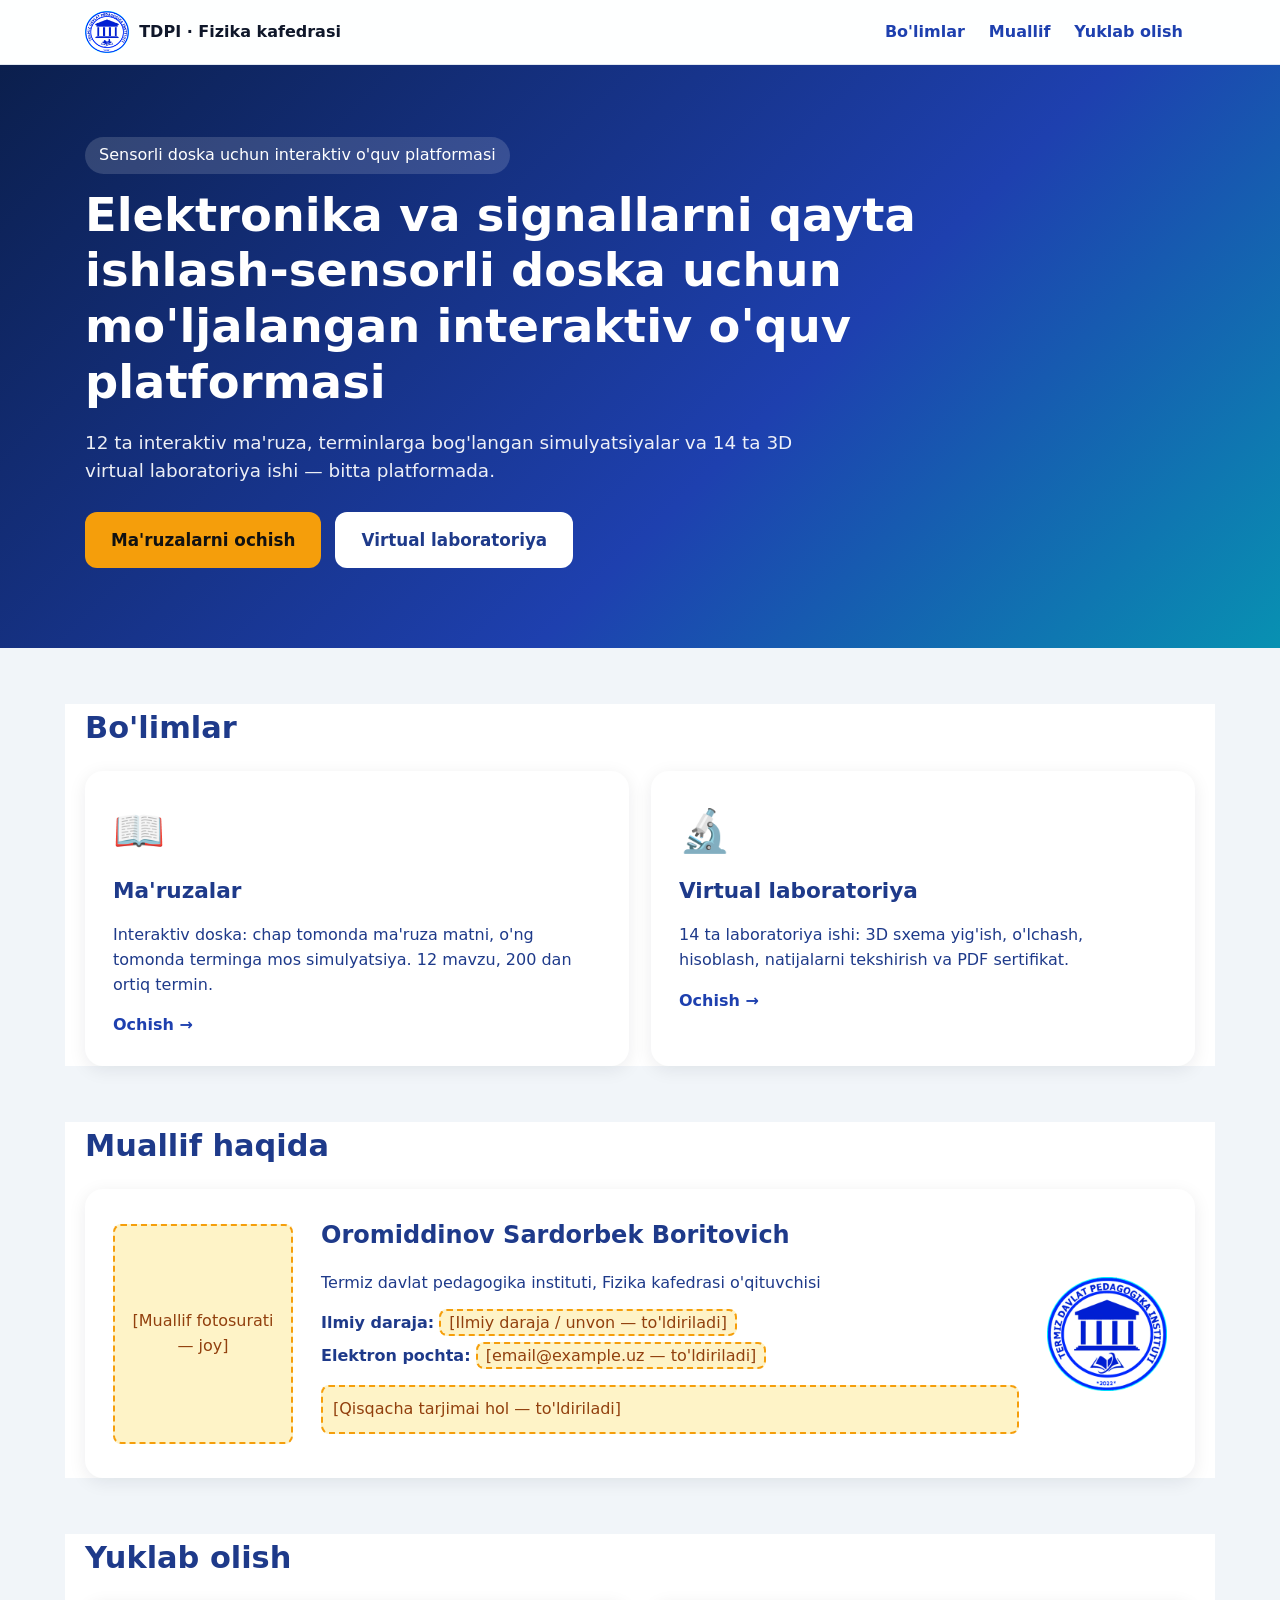
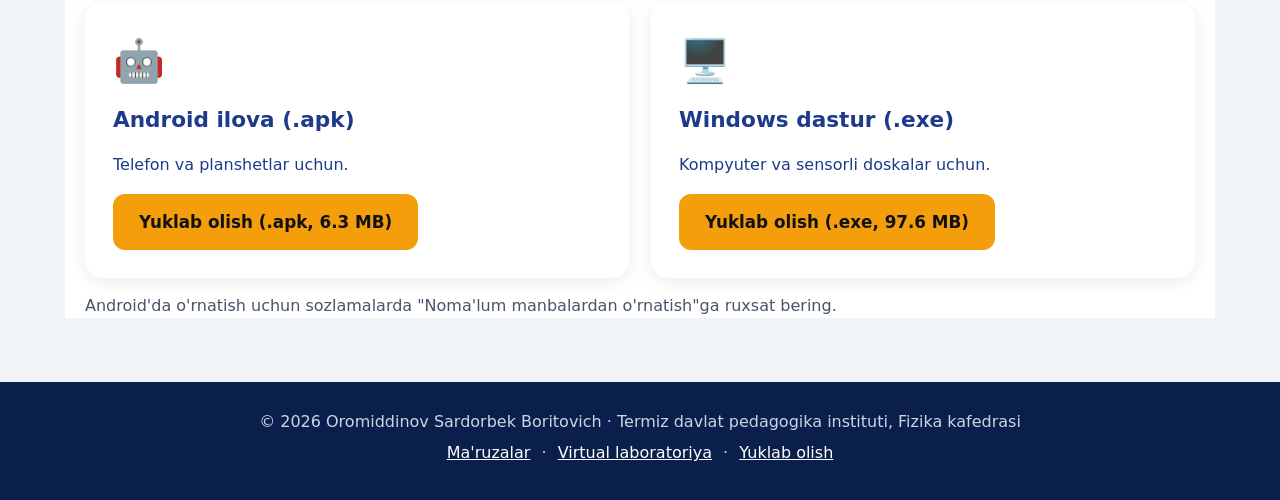
==== index.html @ c030bcb4 "Interaktiv o'quv platformasi: bosh sahifa, ma'ruzalar, virtual laboratoriya" ====
<!doctype html><html lang="uz"><head><meta charset="utf-8"><meta name="viewport" content="width=device-width,initial-scale=1">
<title>Elektronika va signallarni qayta ishlash-sensorli doska uchun mo'ljalangan interaktiv o'quv platformasi</title>
<meta name="description" content="Elektronika va signallarni qayta ishlash fani bo'yicha interaktiv ma'ruzalar, 3D virtual laboratoriya va ilovalar. Muallif: Oromiddinov Sardorbek Boritovich, TDPI.">
<link rel="icon" href="assets/emblem.png"><link rel="stylesheet" href="assets/style.css"></head><body>
<header class="top"><div class="wrap nav"><a class="brand" href="#"><img src="assets/emblem.png" alt="TDPI gerbi"><span>TDPI · Fizika kafedrasi</span></a>
<nav><a href="#bolimlar">Bo'limlar</a><a href="#muallif">Muallif</a><a href="#yuklab">Yuklab olish</a></nav></div></header>
<section class="hero"><div class="wrap">
<p class="tag">Sensorli doska uchun interaktiv o'quv platformasi</p>
<h1>Elektronika va signallarni qayta ishlash-sensorli doska uchun mo'ljalangan interaktiv o'quv platformasi</h1>
<p class="lead">12 ta interaktiv ma'ruza, terminlarga bog'langan simulyatsiyalar va 14 ta 3D virtual laboratoriya ishi — bitta platformada.</p>
<div class="btns"><a class="btn pri" href="maruza/">Ma'ruzalarni ochish</a><a class="btn sec" href="laboratoriya/">Virtual laboratoriya</a></div>
</div></section>
<section id="bolimlar" class="wrap sec"><h2>Bo'limlar</h2><div class="cards">
<a class="card" href="maruza/"><div class="ic">📖</div><h3>Ma'ruzalar</h3><p>Interaktiv doska: chap tomonda ma'ruza matni, o'ng tomonda terminga mos simulyatsiya. 12 mavzu, 200 dan ortiq termin.</p><span class="go">Ochish →</span></a>
<a class="card" href="laboratoriya/"><div class="ic">🔬</div><h3>Virtual laboratoriya</h3><p>14 ta laboratoriya ishi: 3D sxema yig'ish, o'lchash, hisoblash, natijalarni tekshirish va PDF sertifikat.</p><span class="go">Ochish →</span></a>
</div></section>
<section id="muallif" class="wrap sec"><h2>Muallif haqida</h2><div class="author">
<div class="photo ph" title="[FOTO]">[Muallif fotosurati — joy]</div>
<div><h3>Oromiddinov Sardorbek Boritovich</h3>
<p>Termiz davlat pedagogika instituti, Fizika kafedrasi o'qituvchisi</p>
<ul class="meta"><li><b>Ilmiy daraja:</b> <span class="ph">[Ilmiy daraja / unvon — to'ldiriladi]</span></li>
<li><b>Elektron pochta:</b> <span class="ph">[email@example.uz — to'ldiriladi]</span></li></ul>
<p class="ph">[Qisqacha tarjimai hol — to'ldiriladi]</p></div>
<img class="emb" src="assets/emblem.png" alt="Termiz davlat pedagogika instituti gerbi"></div></section>
<section id="yuklab" class="wrap sec"><h2>Yuklab olish</h2><div class="cards">
<div class="card"><div class="ic">🤖</div><h3>Android ilova (.apk)</h3><p>Telefon va planshetlar uchun.</p><a class="btn pri" href="https://github.com/Univershteyn/elektronika-platforma/releases/latest/download/elektronika-platforma.apk">Yuklab olish (.apk, 6.3 MB)</a></div>
<div class="card"><div class="ic">🖥️</div><h3>Windows dastur (.exe)</h3><p>Kompyuter va sensorli doskalar uchun.</p><a class="btn pri" href="https://github.com/Univershteyn/elektronika-platforma/releases/latest/download/elektronika-platforma.exe">Yuklab olish (.exe, 97.6 MB)</a></div>
</div><p class="note">Android'da o'rnatish uchun sozlamalarda "Noma'lum manbalardan o'rnatish"ga ruxsat bering.</p></section>
<footer><div class="wrap">© 2026 Oromiddinov Sardorbek Boritovich · Termiz davlat pedagogika instituti, Fizika kafedrasi<br><a href="maruza/">Ma'ruzalar</a> · <a href="laboratoriya/">Virtual laboratoriya</a> · <a href="#yuklab">Yuklab olish</a></div></footer>
</body></html>
---- assets/style.css ----
*{box-sizing:border-box}html{scroll-behavior:smooth}body{margin:0;font-family:system-ui,"Segoe UI",Roboto,sans-serif;color:#0f172a;background:#f1f5f9;line-height:1.55}
.wrap{max-width:1150px;margin:0 auto;padding:0 20px}a{color:inherit}
.top{position:sticky;top:0;z-index:5;background:rgba(255,255,255,.92);backdrop-filter:blur(8px);border-bottom:1px solid #e2e8f0}
.nav{display:flex;justify-content:space-between;align-items:center;min-height:64px;gap:10px;flex-wrap:wrap}
.brand{display:flex;align-items:center;gap:10px;text-decoration:none;font-weight:700}.brand img{height:42px}
nav a{text-decoration:none;padding:12px 12px;font-weight:600;color:#1e40af}
.hero{background:linear-gradient(135deg,#0b1f4d,#1e40af 60%,#0891b2);color:#fff;padding:72px 0 80px}
.tag{display:inline-block;background:rgba(255,255,255,.15);padding:6px 14px;border-radius:999px;margin:0 0 14px}
.hero h1{font-size:clamp(1.6rem,4vw,2.9rem);line-height:1.2;margin:0 0 16px;max-width:950px}.lead{font-size:1.15rem;max-width:760px;opacity:.92}
.btns{display:flex;gap:14px;flex-wrap:wrap;margin-top:26px}
.btn{display:inline-block;min-height:52px;padding:15px 26px;border-radius:12px;font-weight:700;text-decoration:none;font-size:1.05rem}
.pri{background:#f59e0b;color:#111}.sec{background:#fff;color:#1e3a8a}.btn:active{transform:scale(.97)}
.sec h2,section.sec>h2{font-size:1.9rem;margin:56px 0 20px}
.cards{display:grid;grid-template-columns:repeat(auto-fit,minmax(280px,1fr));gap:22px}
.card{display:block;background:#fff;border-radius:18px;padding:28px;text-decoration:none;box-shadow:0 4px 18px rgba(15,23,42,.08);transition:transform .15s}
a.card:hover{transform:translateY(-4px)}.ic{font-size:2.6rem}.card h3{margin:10px 0 6px;font-size:1.35rem}.go{color:#1e40af;font-weight:700}
.author{display:grid;grid-template-columns:180px 1fr 120px;gap:28px;align-items:center;background:#fff;border-radius:18px;padding:28px;box-shadow:0 4px 18px rgba(15,23,42,.08)}
.author h3{margin:0 0 4px;font-size:1.5rem}.photo{width:180px;height:220px;border-radius:14px;display:flex;align-items:center;justify-content:center;text-align:center;padding:10px}
.ph{background:#fef3c7;border:2px dashed #f59e0b;color:#92400e;border-radius:8px;padding:2px 8px}p.ph{padding:10px}
.meta{list-style:none;padding:0}.meta li{margin:8px 0}.emb{width:120px}
.note{color:#475569}footer{margin-top:64px;background:#0b1f4d;color:#cbd5e1;padding:28px 0;text-align:center}footer a{color:#fff;padding:6px;display:inline-block}
@media(max-width:760px){.author{grid-template-columns:1fr;justify-items:center;text-align:center}.emb{width:90px}nav a{padding:10px 8px}.brand span{font-size:.9rem}}
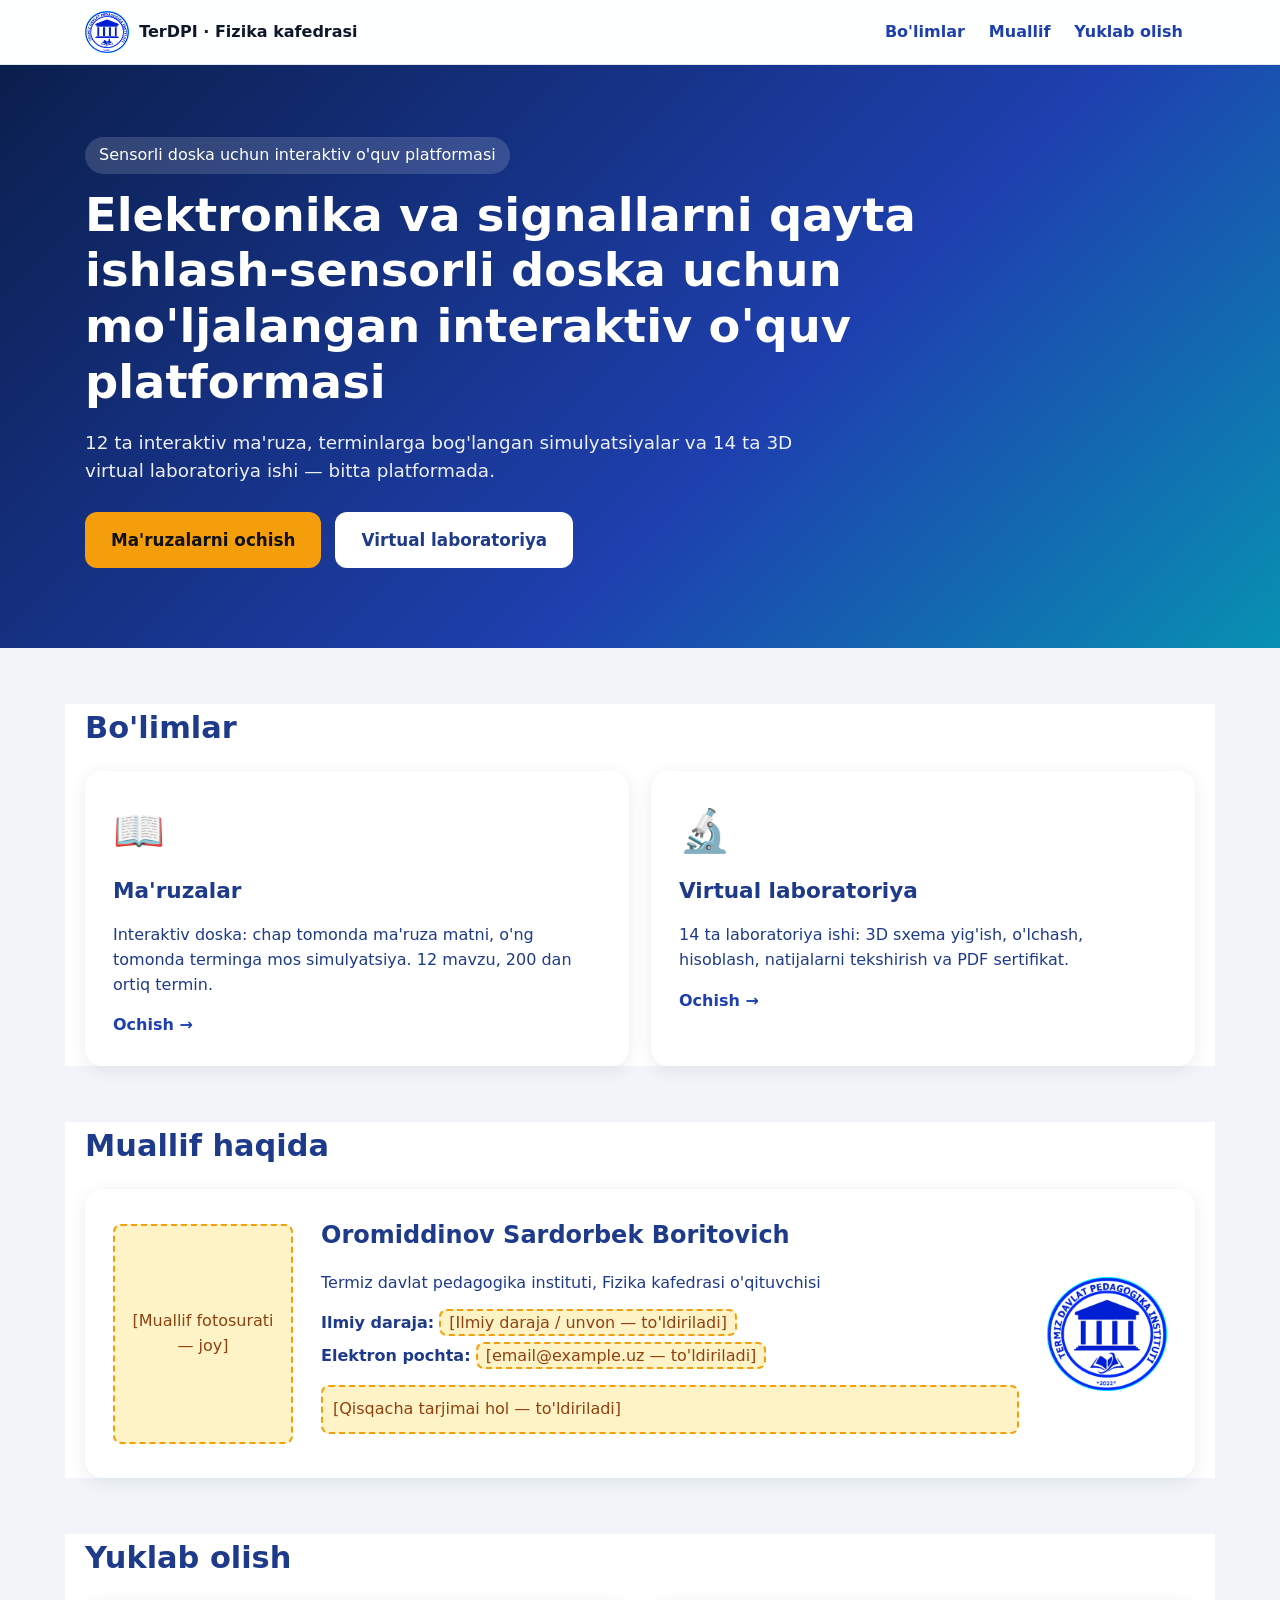
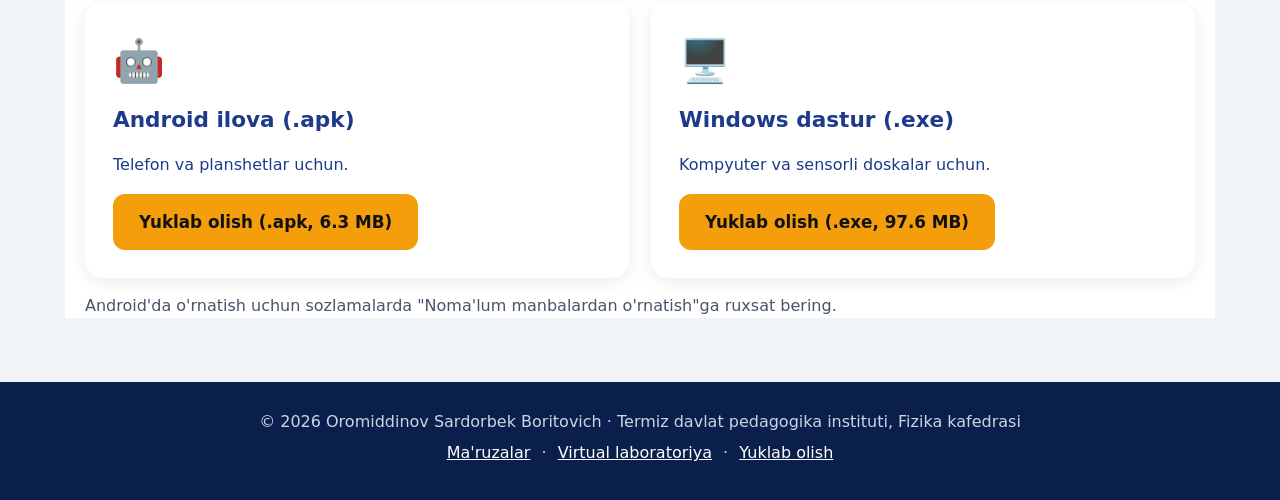
==== commit 89df416c: "TDPI -> TerDPI" ====
--- a/index.html
+++ b/index.html
@@ -1,8 +1,8 @@
 <!doctype html><html lang="uz"><head><meta charset="utf-8"><meta name="viewport" content="width=device-width,initial-scale=1">
 <title>Elektronika va signallarni qayta ishlash-sensorli doska uchun mo'ljalangan interaktiv o'quv platformasi</title>
-<meta name="description" content="Elektronika va signallarni qayta ishlash fani bo'yicha interaktiv ma'ruzalar, 3D virtual laboratoriya va ilovalar. Muallif: Oromiddinov Sardorbek Boritovich, TDPI.">
+<meta name="description" content="Elektronika va signallarni qayta ishlash fani bo'yicha interaktiv ma'ruzalar, 3D virtual laboratoriya va ilovalar. Muallif: Oromiddinov Sardorbek Boritovich, TerDPI.">
 <link rel="icon" href="assets/emblem.png"><link rel="stylesheet" href="assets/style.css"></head><body>
-<header class="top"><div class="wrap nav"><a class="brand" href="#"><img src="assets/emblem.png" alt="TDPI gerbi"><span>TDPI · Fizika kafedrasi</span></a>
+<header class="top"><div class="wrap nav"><a class="brand" href="#"><img src="assets/emblem.png" alt="TerDPI gerbi"><span>TerDPI · Fizika kafedrasi</span></a>
 <nav><a href="#bolimlar">Bo'limlar</a><a href="#muallif">Muallif</a><a href="#yuklab">Yuklab olish</a></nav></div></header>
 <section class="hero"><div class="wrap">
 <p class="tag">Sensorli doska uchun interaktiv o'quv platformasi</p>
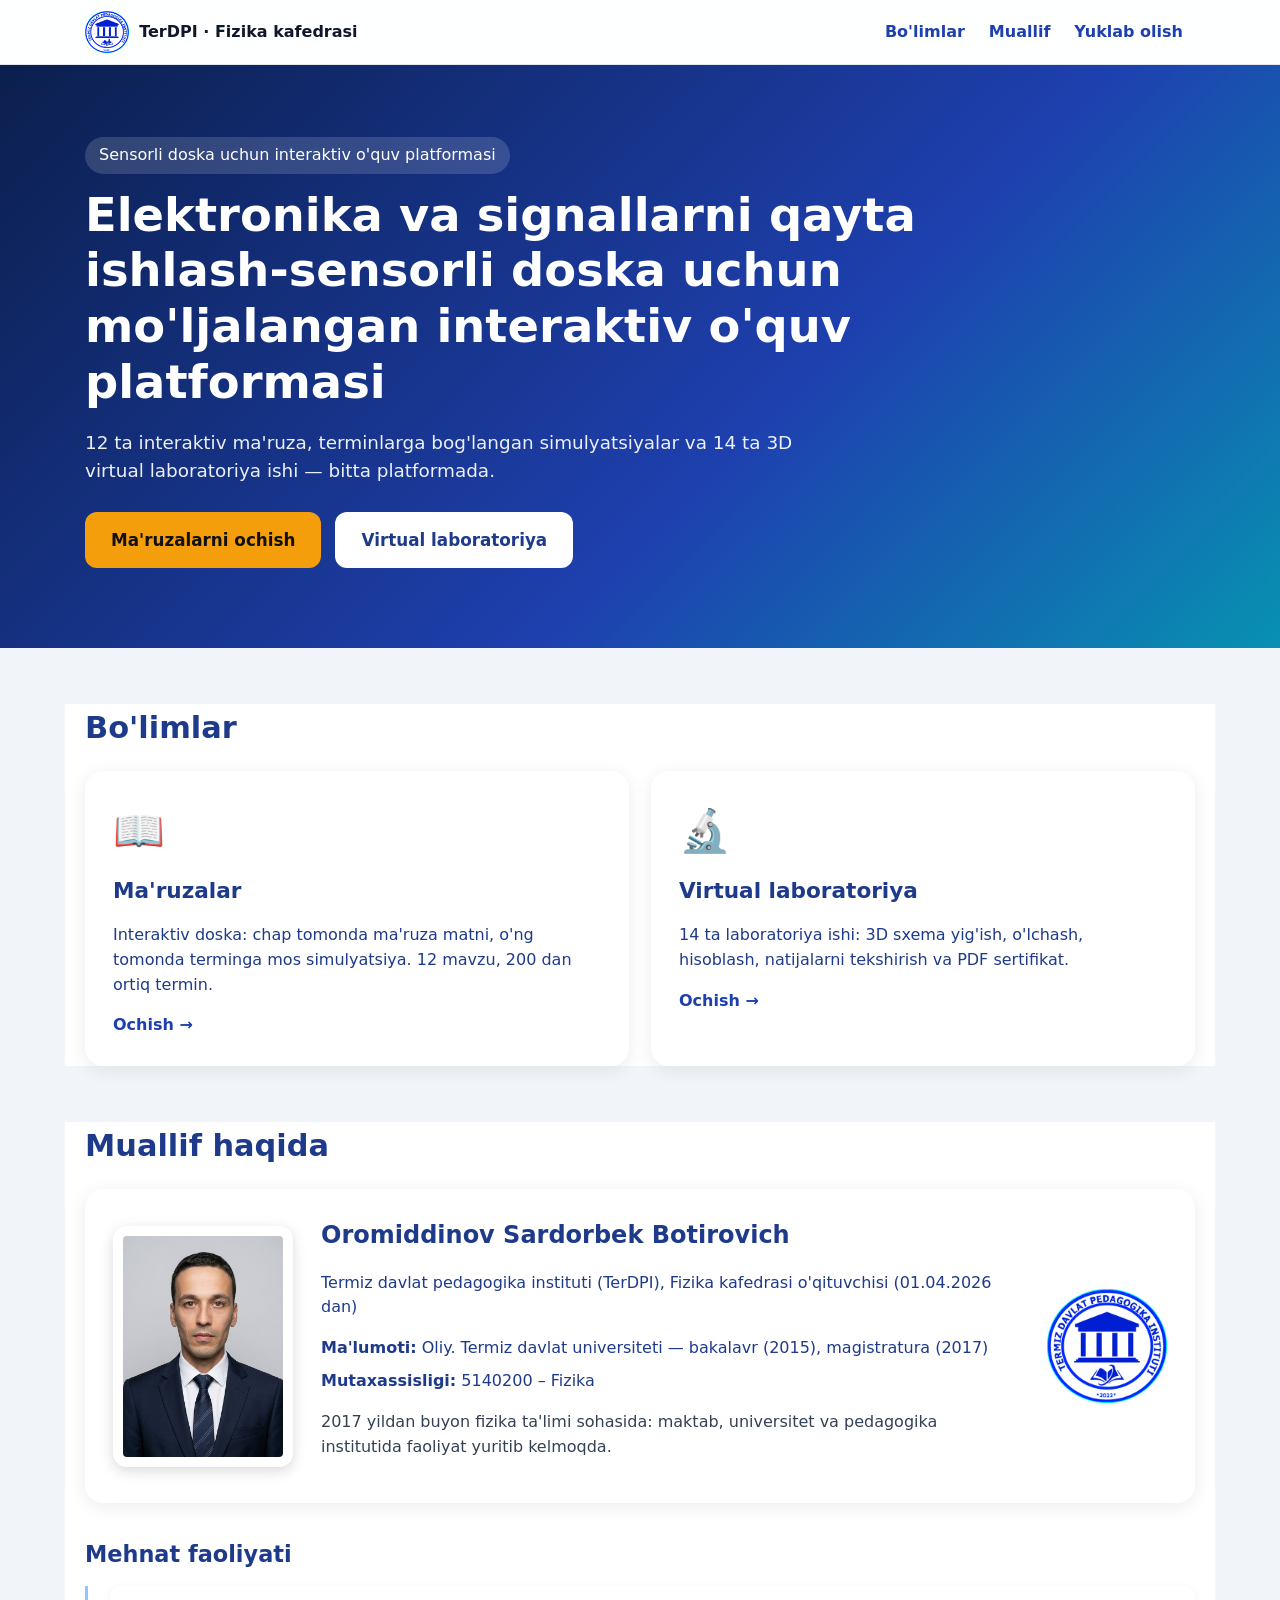
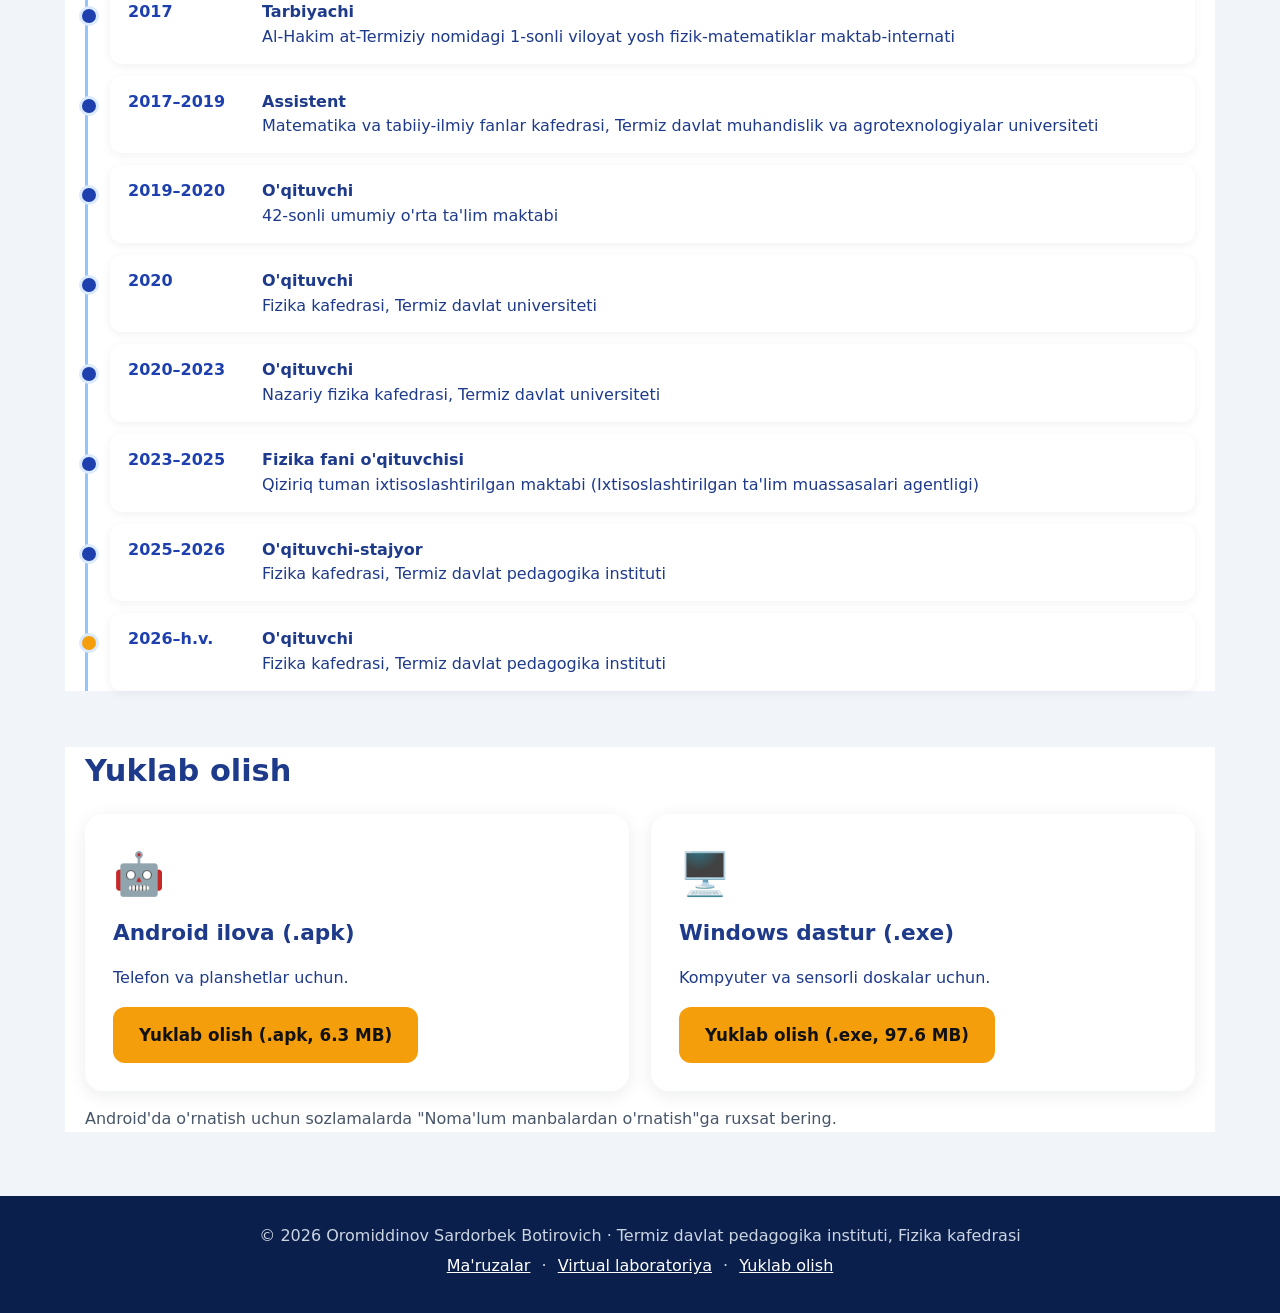
==== commit fa74a5ea: "Muallif bo'limi: rasm, ma'lumot va mehnat faoliyati; Botirovich" ====
--- a/index.html
+++ b/index.html
@@ -1,6 +1,6 @@
 <!doctype html><html lang="uz"><head><meta charset="utf-8"><meta name="viewport" content="width=device-width,initial-scale=1">
 <title>Elektronika va signallarni qayta ishlash-sensorli doska uchun mo'ljalangan interaktiv o'quv platformasi</title>
-<meta name="description" content="Elektronika va signallarni qayta ishlash fani bo'yicha interaktiv ma'ruzalar, 3D virtual laboratoriya va ilovalar. Muallif: Oromiddinov Sardorbek Boritovich, TerDPI.">
+<meta name="description" content="Elektronika va signallarni qayta ishlash fani bo'yicha interaktiv ma'ruzalar, 3D virtual laboratoriya va ilovalar. Muallif: Oromiddinov Sardorbek Botirovich, TerDPI.">
 <link rel="icon" href="assets/emblem.png"><link rel="stylesheet" href="assets/style.css"></head><body>
 <header class="top"><div class="wrap nav"><a class="brand" href="#"><img src="assets/emblem.png" alt="TerDPI gerbi"><span>TerDPI · Fizika kafedrasi</span></a>
 <nav><a href="#bolimlar">Bo'limlar</a><a href="#muallif">Muallif</a><a href="#yuklab">Yuklab olish</a></nav></div></header>
@@ -15,16 +15,17 @@
 <a class="card" href="laboratoriya/"><div class="ic">🔬</div><h3>Virtual laboratoriya</h3><p>14 ta laboratoriya ishi: 3D sxema yig'ish, o'lchash, hisoblash, natijalarni tekshirish va PDF sertifikat.</p><span class="go">Ochish →</span></a>
 </div></section>
 <section id="muallif" class="wrap sec"><h2>Muallif haqida</h2><div class="author">
-<div class="photo ph" title="[FOTO]">[Muallif fotosurati — joy]</div>
-<div><h3>Oromiddinov Sardorbek Boritovich</h3>
-<p>Termiz davlat pedagogika instituti, Fizika kafedrasi o'qituvchisi</p>
-<ul class="meta"><li><b>Ilmiy daraja:</b> <span class="ph">[Ilmiy daraja / unvon — to'ldiriladi]</span></li>
-<li><b>Elektron pochta:</b> <span class="ph">[email@example.uz — to'ldiriladi]</span></li></ul>
-<p class="ph">[Qisqacha tarjimai hol — to'ldiriladi]</p></div>
-<img class="emb" src="assets/emblem.png" alt="Termiz davlat pedagogika instituti gerbi"></div></section>
+<img class="photo" src="assets/muallif.jpg" alt="Oromiddinov Sardorbek Botirovich" width="600" height="803" loading="lazy">
+<div><h3>Oromiddinov Sardorbek Botirovich</h3>
+<p>Termiz davlat pedagogika instituti (TerDPI), Fizika kafedrasi o'qituvchisi (01.04.2026 dan)</p>
+<ul class="meta"><li><b>Ma'lumoti:</b> Oliy. Termiz davlat universiteti — bakalavr (2015), magistratura (2017)</li>
+<li><b>Mutaxassisligi:</b> 5140200 – Fizika</li></ul>
+<p class="sum">2017 yildan buyon fizika ta'limi sohasida: maktab, universitet va pedagogika institutida faoliyat yuritib kelmoqda.</p></div>
+<img class="emb" src="assets/emblem.png" alt="Termiz davlat pedagogika instituti gerbi"></div>
+<h3 class="tlh">Mehnat faoliyati</h3><ol class="tl"><li><span class="yr">2017</span><div><b>Tarbiyachi</b><br>Al-Hakim at-Termiziy nomidagi 1-sonli viloyat yosh fizik-matematiklar maktab-internati</div></li><li><span class="yr">2017–2019</span><div><b>Assistent</b><br>Matematika va tabiiy-ilmiy fanlar kafedrasi, Termiz davlat muhandislik va agrotexnologiyalar universiteti</div></li><li><span class="yr">2019–2020</span><div><b>O'qituvchi</b><br>42-sonli umumiy o'rta ta'lim maktabi</div></li><li><span class="yr">2020</span><div><b>O'qituvchi</b><br>Fizika kafedrasi, Termiz davlat universiteti</div></li><li><span class="yr">2020–2023</span><div><b>O'qituvchi</b><br>Nazariy fizika kafedrasi, Termiz davlat universiteti</div></li><li><span class="yr">2023–2025</span><div><b>Fizika fani o'qituvchisi</b><br>Qiziriq tuman ixtisoslashtirilgan maktabi (Ixtisoslashtirilgan ta'lim muassasalari agentligi)</div></li><li><span class="yr">2025–2026</span><div><b>O'qituvchi-stajyor</b><br>Fizika kafedrasi, Termiz davlat pedagogika instituti</div></li><li class="now"><span class="yr">2026–h.v.</span><div><b>O'qituvchi</b><br>Fizika kafedrasi, Termiz davlat pedagogika instituti</div></li></ol></section>
 <section id="yuklab" class="wrap sec"><h2>Yuklab olish</h2><div class="cards">
 <div class="card"><div class="ic">🤖</div><h3>Android ilova (.apk)</h3><p>Telefon va planshetlar uchun.</p><a class="btn pri" href="https://github.com/Univershteyn/elektronika-platforma/releases/latest/download/elektronika-platforma.apk">Yuklab olish (.apk, 6.3 MB)</a></div>
 <div class="card"><div class="ic">🖥️</div><h3>Windows dastur (.exe)</h3><p>Kompyuter va sensorli doskalar uchun.</p><a class="btn pri" href="https://github.com/Univershteyn/elektronika-platforma/releases/latest/download/elektronika-platforma.exe">Yuklab olish (.exe, 97.6 MB)</a></div>
 </div><p class="note">Android'da o'rnatish uchun sozlamalarda "Noma'lum manbalardan o'rnatish"ga ruxsat bering.</p></section>
-<footer><div class="wrap">© 2026 Oromiddinov Sardorbek Boritovich · Termiz davlat pedagogika instituti, Fizika kafedrasi<br><a href="maruza/">Ma'ruzalar</a> · <a href="laboratoriya/">Virtual laboratoriya</a> · <a href="#yuklab">Yuklab olish</a></div></footer>
+<footer><div class="wrap">© 2026 Oromiddinov Sardorbek Botirovich · Termiz davlat pedagogika instituti, Fizika kafedrasi<br><a href="maruza/">Ma'ruzalar</a> · <a href="laboratoriya/">Virtual laboratoriya</a> · <a href="#yuklab">Yuklab olish</a></div></footer>
 </body></html>
--- a/assets/style.css
+++ b/assets/style.css
@@ -20,3 +20,11 @@
 .meta{list-style:none;padding:0}.meta li{margin:8px 0}.emb{width:120px}
 .note{color:#475569}footer{margin-top:64px;background:#0b1f4d;color:#cbd5e1;padding:28px 0;text-align:center}footer a{color:#fff;padding:6px;display:inline-block}
 @media(max-width:760px){.author{grid-template-columns:1fr;justify-items:center;text-align:center}.emb{width:90px}nav a{padding:10px 8px}.brand span{font-size:.9rem}}
+
+.author .photo{width:180px;height:auto;aspect-ratio:600/803;object-fit:cover;border-radius:14px;box-shadow:0 4px 14px rgba(0,0,0,.15)}
+.sum{color:#334155}.tlh{margin:34px 0 14px;font-size:1.4rem}
+.tl{list-style:none;margin:0;padding:0 0 0 22px;border-left:3px solid #93c5fd}
+.tl li{position:relative;display:grid;grid-template-columns:120px 1fr;gap:14px;background:#fff;border-radius:12px;padding:14px 18px;margin:0 0 12px;box-shadow:0 2px 10px rgba(15,23,42,.06)}
+.tl li::before{content:"";position:absolute;left:-31px;top:20px;width:14px;height:14px;border-radius:50%;background:#1e40af;border:3px solid #dbeafe}
+.tl li.now::before{background:#f59e0b}.yr{font-weight:700;color:#1e40af}
+@media(max-width:760px){.tl li{grid-template-columns:1fr;gap:4px}.author .photo{width:160px}}
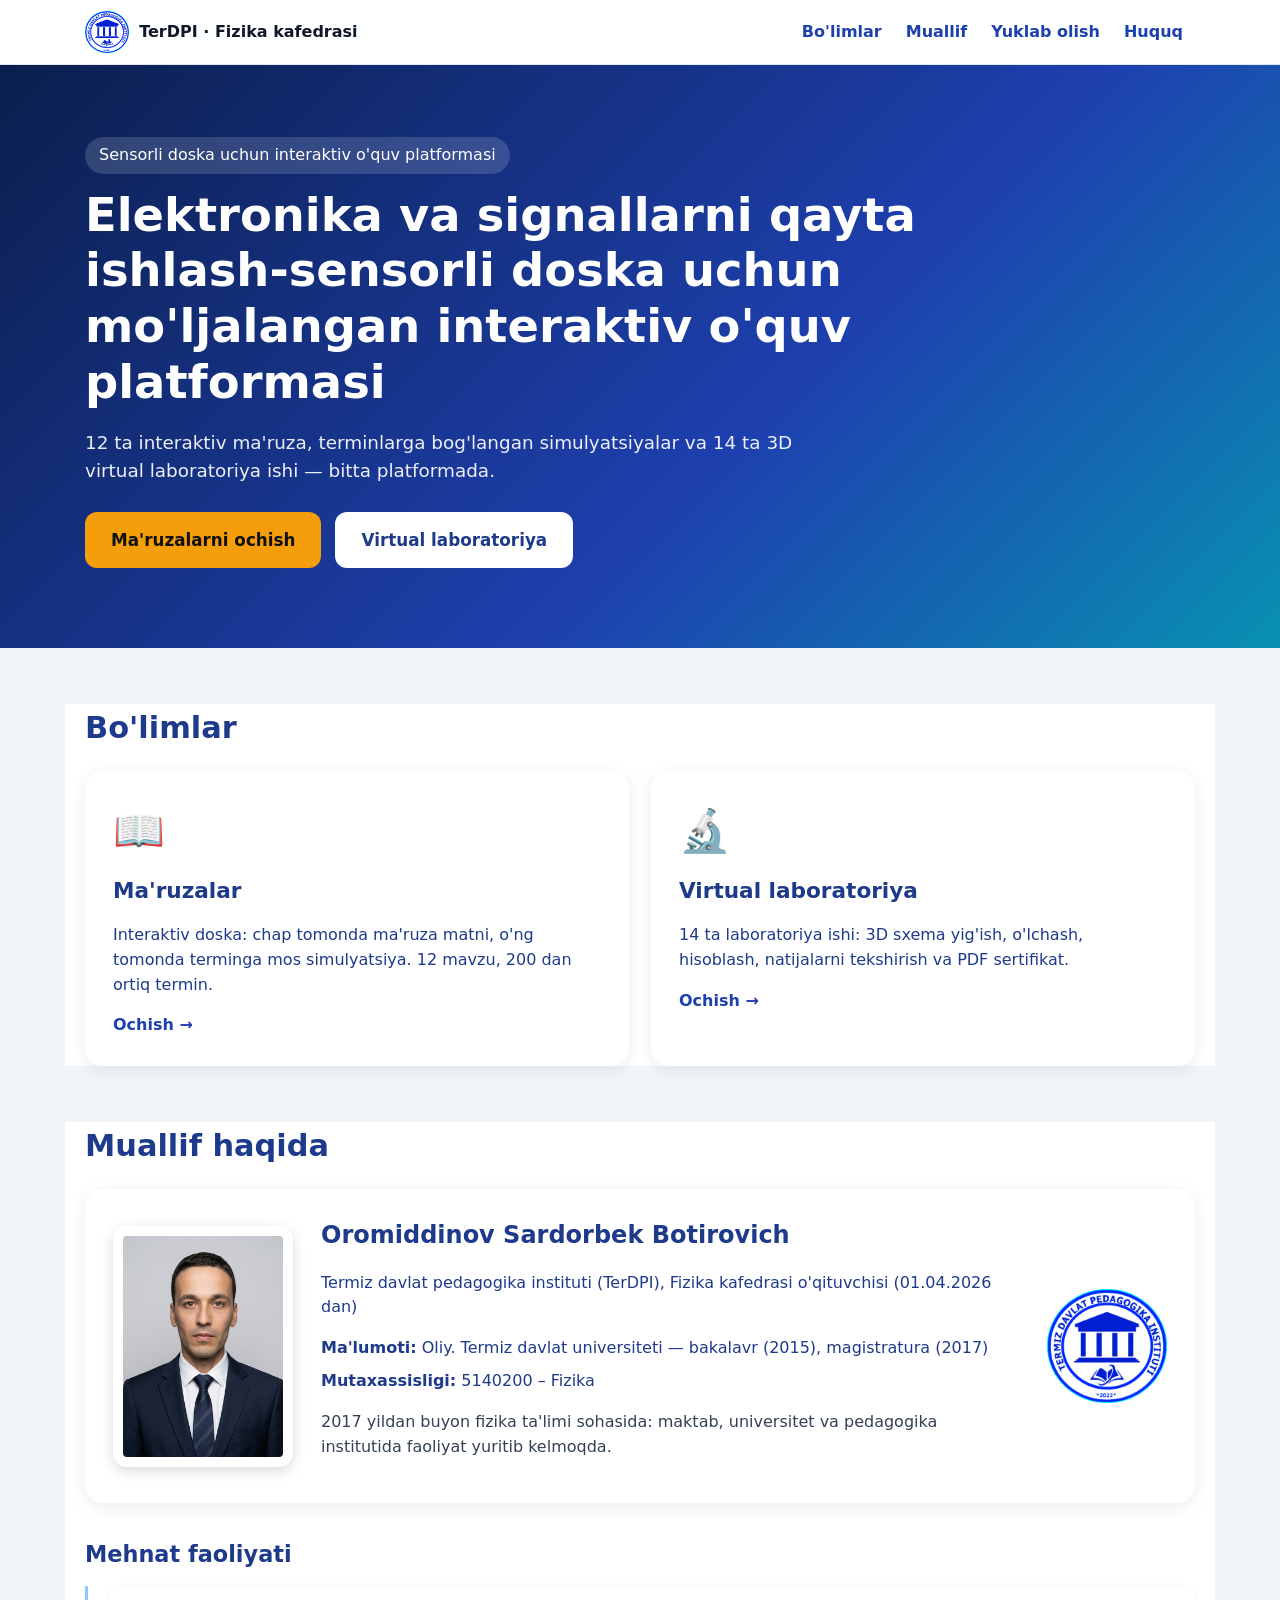
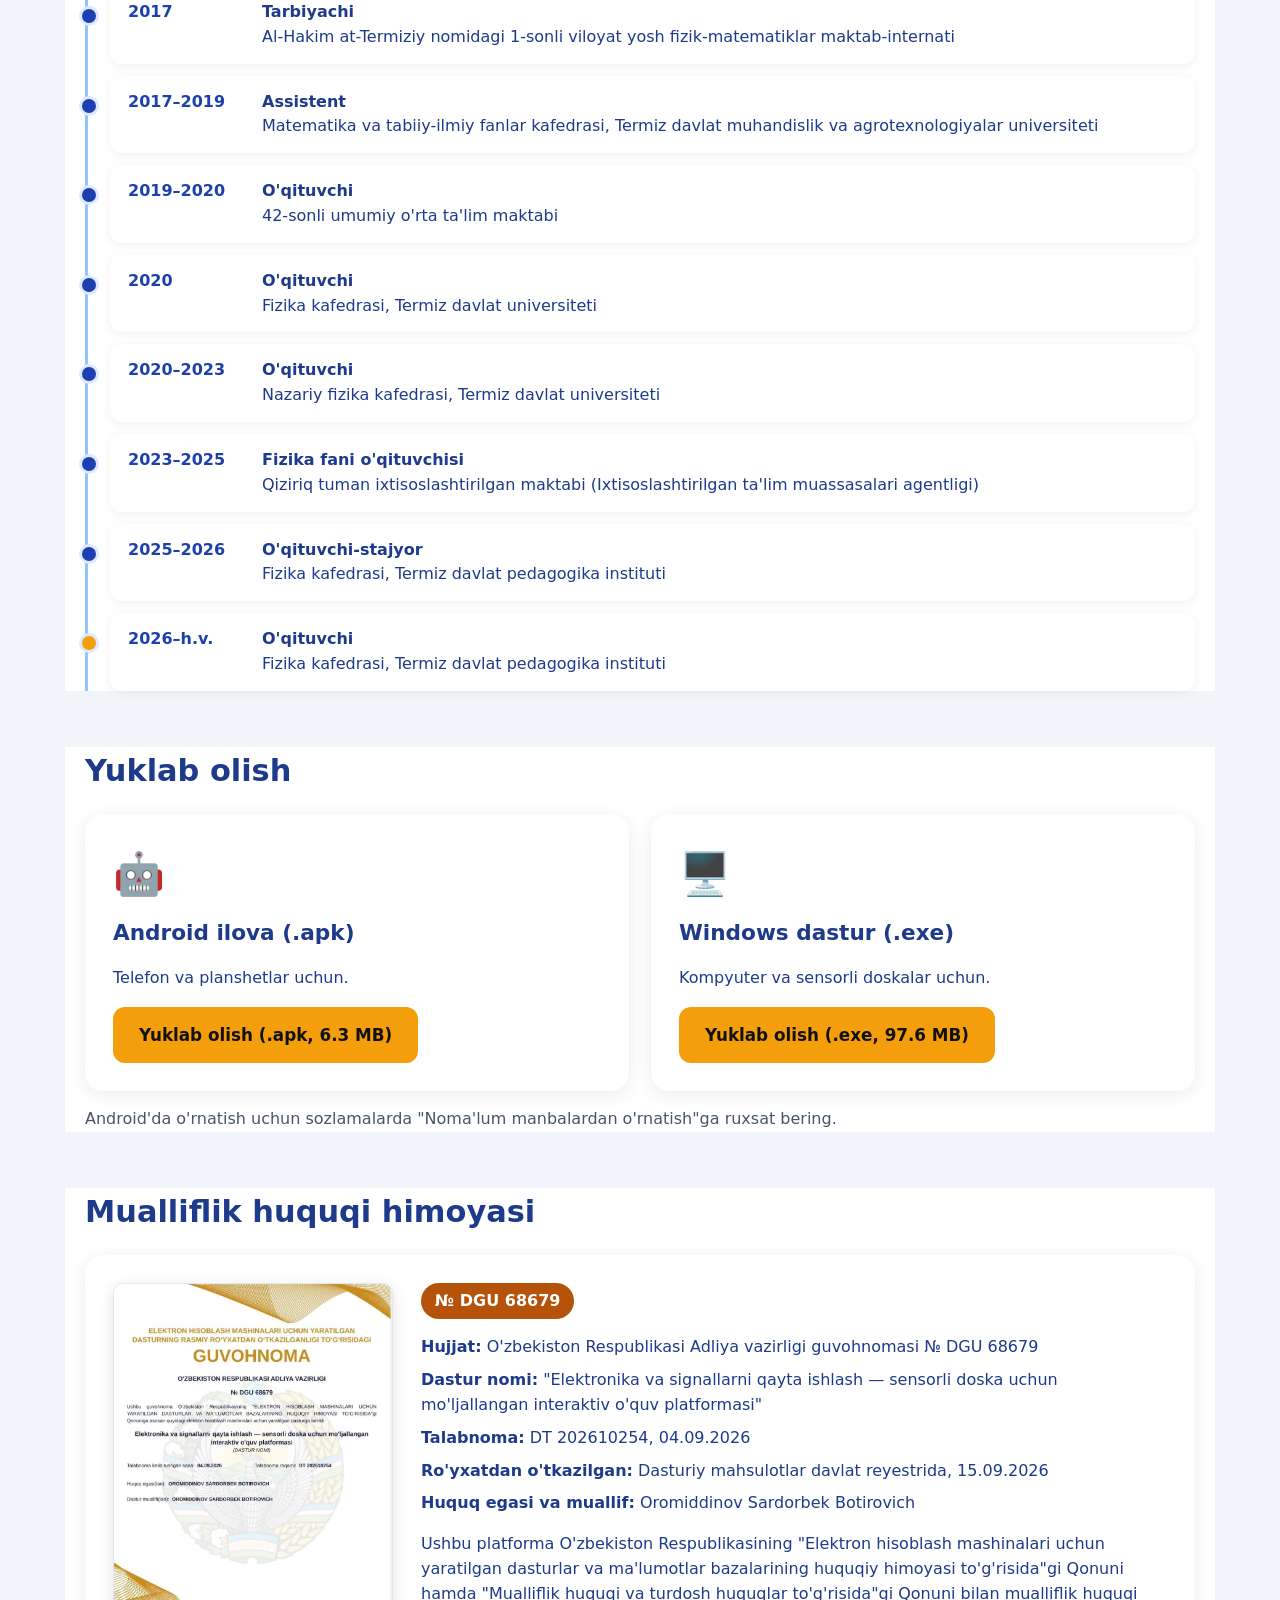
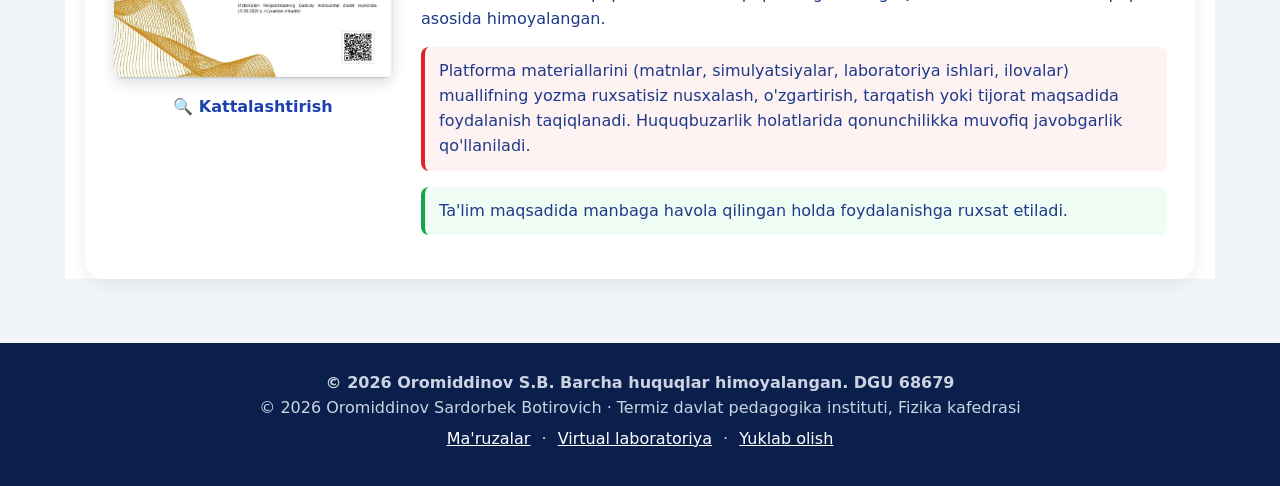
==== commit c3e07af9: "Mualliflik huquqi bo'limi (DGU 68679)" ====
--- a/index.html
+++ b/index.html
@@ -3,7 +3,7 @@
 <meta name="description" content="Elektronika va signallarni qayta ishlash fani bo'yicha interaktiv ma'ruzalar, 3D virtual laboratoriya va ilovalar. Muallif: Oromiddinov Sardorbek Botirovich, TerDPI.">
 <link rel="icon" href="assets/emblem.png"><link rel="stylesheet" href="assets/style.css"></head><body>
 <header class="top"><div class="wrap nav"><a class="brand" href="#"><img src="assets/emblem.png" alt="TerDPI gerbi"><span>TerDPI · Fizika kafedrasi</span></a>
-<nav><a href="#bolimlar">Bo'limlar</a><a href="#muallif">Muallif</a><a href="#yuklab">Yuklab olish</a></nav></div></header>
+<nav><a href="#bolimlar">Bo'limlar</a><a href="#muallif">Muallif</a><a href="#yuklab">Yuklab olish</a><a href="#huquq">Huquq</a></nav></div></header>
 <section class="hero"><div class="wrap">
 <p class="tag">Sensorli doska uchun interaktiv o'quv platformasi</p>
 <h1>Elektronika va signallarni qayta ishlash-sensorli doska uchun mo'ljalangan interaktiv o'quv platformasi</h1>
@@ -27,5 +27,17 @@
 <div class="card"><div class="ic">🤖</div><h3>Android ilova (.apk)</h3><p>Telefon va planshetlar uchun.</p><a class="btn pri" href="https://github.com/Univershteyn/elektronika-platforma/releases/latest/download/elektronika-platforma.apk">Yuklab olish (.apk, 6.3 MB)</a></div>
 <div class="card"><div class="ic">🖥️</div><h3>Windows dastur (.exe)</h3><p>Kompyuter va sensorli doskalar uchun.</p><a class="btn pri" href="https://github.com/Univershteyn/elektronika-platforma/releases/latest/download/elektronika-platforma.exe">Yuklab olish (.exe, 97.6 MB)</a></div>
 </div><p class="note">Android'da o'rnatish uchun sozlamalarda "Noma'lum manbalardan o'rnatish"ga ruxsat bering.</p></section>
-<footer><div class="wrap">© 2026 Oromiddinov Sardorbek Botirovich · Termiz davlat pedagogika instituti, Fizika kafedrasi<br><a href="maruza/">Ma'ruzalar</a> · <a href="laboratoriya/">Virtual laboratoriya</a> · <a href="#yuklab">Yuklab olish</a></div></footer>
+<section id="huquq" class="wrap sec"><h2>Mualliflik huquqi himoyasi</h2><div class="huquq">
+<a class="guv" href="assets/guvohnoma.jpg" target="_blank" rel="noopener" onclick="if(window.HTMLDialogElement){event.preventDefault();document.getElementById('lb').showModal()}"><img src="assets/guvohnoma.jpg" alt="Adliya vazirligi guvohnomasi № DGU 68679" loading="lazy"><span>🔍 Kattalashtirish</span></a>
+<div><p class="badge">№ DGU 68679</p>
+<ul class="meta"><li><b>Hujjat:</b> O'zbekiston Respublikasi Adliya vazirligi guvohnomasi № DGU 68679</li>
+<li><b>Dastur nomi:</b> "Elektronika va signallarni qayta ishlash — sensorli doska uchun mo'ljallangan interaktiv o'quv platformasi"</li>
+<li><b>Talabnoma:</b> DT 202610254, 04.09.2026</li>
+<li><b>Ro'yxatdan o'tkazilgan:</b> Dasturiy mahsulotlar davlat reyestrida, 15.09.2026</li>
+<li><b>Huquq egasi va muallif:</b> Oromiddinov Sardorbek Botirovich</li></ul>
+<p>Ushbu platforma O'zbekiston Respublikasining "Elektron hisoblash mashinalari uchun yaratilgan dasturlar va ma'lumotlar bazalarining huquqiy himoyasi to'g'risida"gi Qonuni hamda "Mualliflik huquqi va turdosh huquqlar to'g'risida"gi Qonuni bilan mualliflik huquqi asosida himoyalangan.</p>
+<p class="warn">Platforma materiallarini (matnlar, simulyatsiyalar, laboratoriya ishlari, ilovalar) muallifning yozma ruxsatisiz nusxalash, o'zgartirish, tarqatish yoki tijorat maqsadida foydalanish taqiqlanadi. Huquqbuzarlik holatlarida qonunchilikka muvofiq javobgarlik qo'llaniladi.</p>
+<p class="ok">Ta'lim maqsadida manbaga havola qilingan holda foydalanishga ruxsat etiladi.</p></div></div>
+<dialog id="lb" onclick="this.close()"><img src="assets/guvohnoma.jpg" alt="Guvohnoma № DGU 68679 (to'liq o'lcham)"><button type="button" aria-label="Yopish">✕</button></dialog></section>
+<footer><div class="wrap"><b>© 2026 Oromiddinov S.B. Barcha huquqlar himoyalangan. DGU 68679</b><br>© 2026 Oromiddinov Sardorbek Botirovich · Termiz davlat pedagogika instituti, Fizika kafedrasi<br><a href="maruza/">Ma'ruzalar</a> · <a href="laboratoriya/">Virtual laboratoriya</a> · <a href="#yuklab">Yuklab olish</a></div></footer>
 </body></html>
--- a/assets/style.css
+++ b/assets/style.css
@@ -28,3 +28,13 @@
 .tl li::before{content:"";position:absolute;left:-31px;top:20px;width:14px;height:14px;border-radius:50%;background:#1e40af;border:3px solid #dbeafe}
 .tl li.now::before{background:#f59e0b}.yr{font-weight:700;color:#1e40af}
 @media(max-width:760px){.tl li{grid-template-columns:1fr;gap:4px}.author .photo{width:160px}}
+section[id]{scroll-margin-top:72px}
+
+section{scroll-margin-top:72px}
+.huquq{display:grid;grid-template-columns:280px 1fr;gap:28px;background:#fff;border-radius:18px;padding:28px;box-shadow:0 4px 18px rgba(15,23,42,.08)}
+.guv{display:block;text-decoration:none;text-align:center;color:#1e40af;font-weight:700}.guv img{width:100%;border:1px solid #e2e8f0;border-radius:10px;box-shadow:0 4px 14px rgba(0,0,0,.12);margin-bottom:8px}
+.badge{display:inline-block;background:#b45309;color:#fff;font-weight:700;padding:6px 14px;border-radius:999px;margin:0}
+.warn{background:#fef2f2;border-left:4px solid #dc2626;padding:12px 14px;border-radius:8px}.ok{background:#f0fdf4;border-left:4px solid #16a34a;padding:12px 14px;border-radius:8px}
+dialog#lb{border:0;padding:0;background:transparent;max-width:96vw;max-height:96vh}dialog#lb::backdrop{background:rgba(0,0,0,.8)}
+dialog#lb img{max-width:96vw;max-height:94vh;display:block}dialog#lb button{position:absolute;top:8px;right:8px;width:48px;height:48px;border-radius:50%;border:0;font-size:22px;cursor:pointer}
+@media(max-width:760px){.huquq{grid-template-columns:1fr}.guv{max-width:260px;margin:0 auto}}
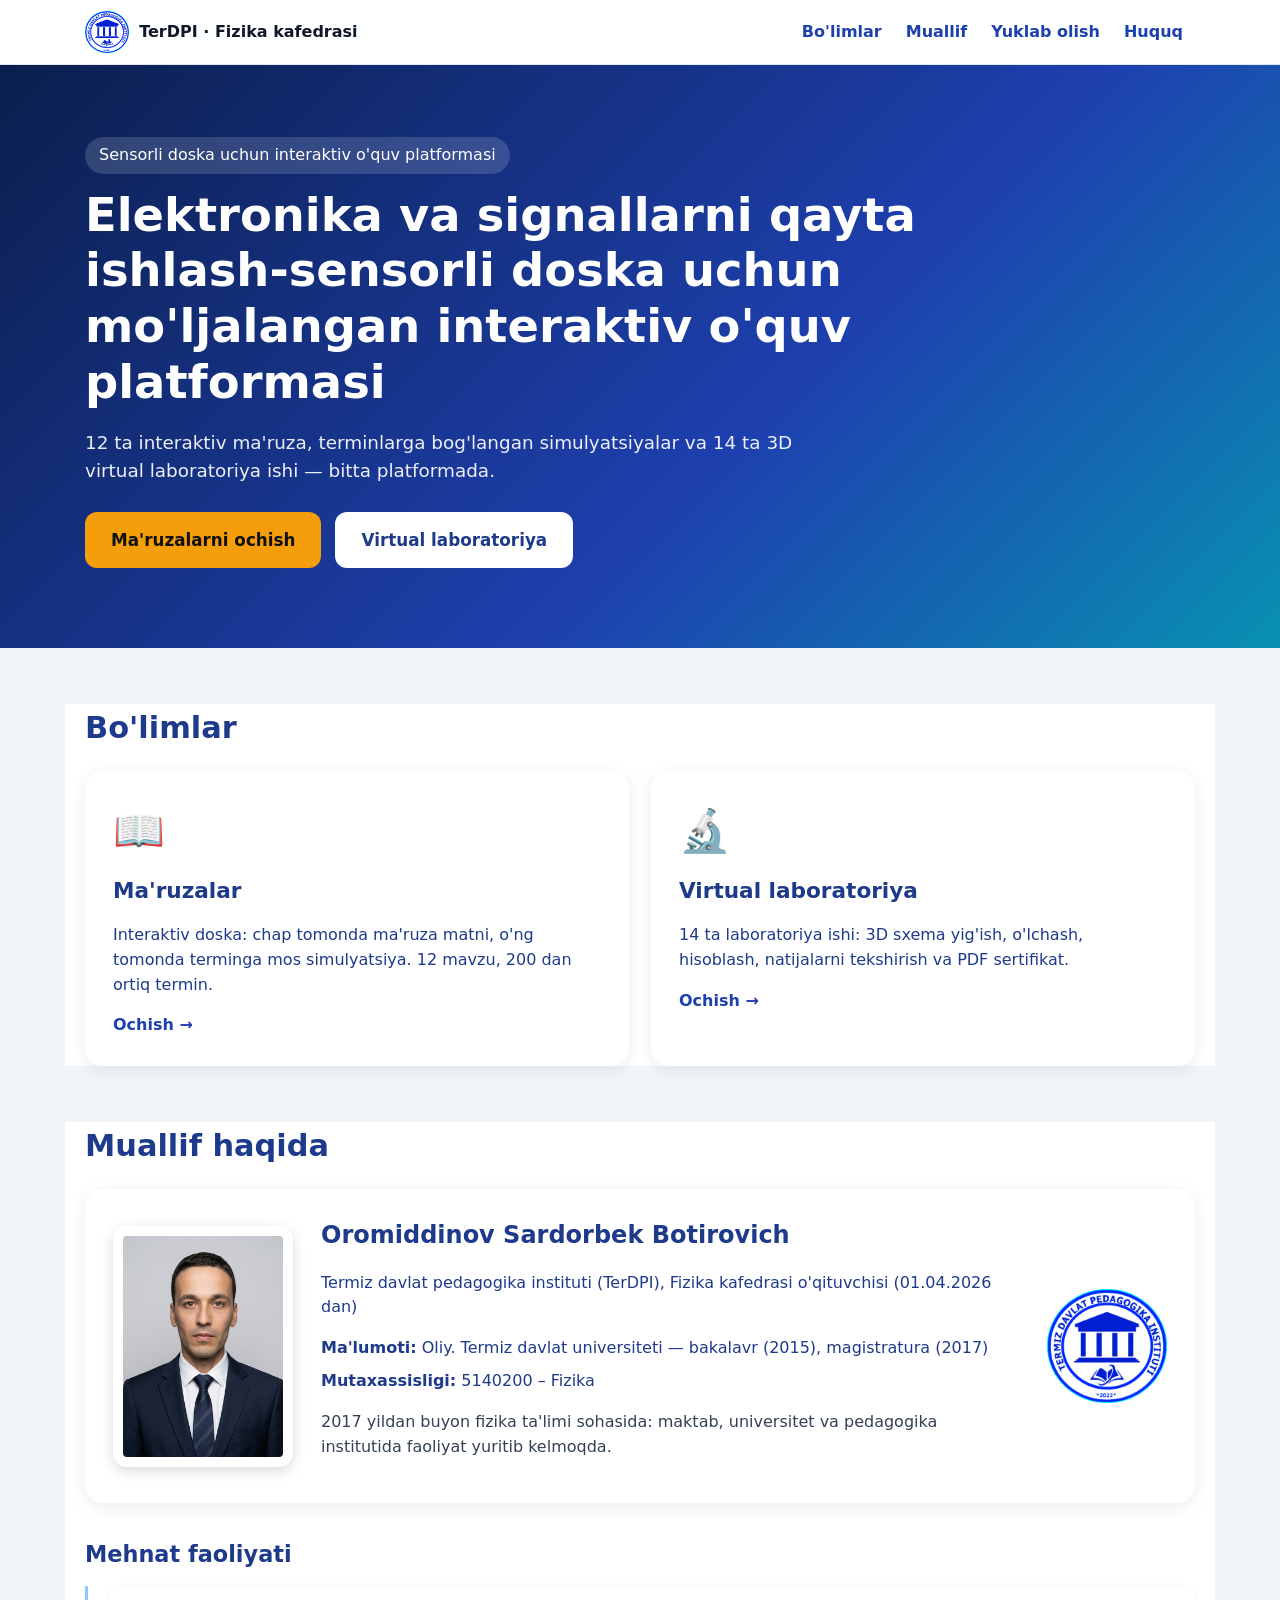
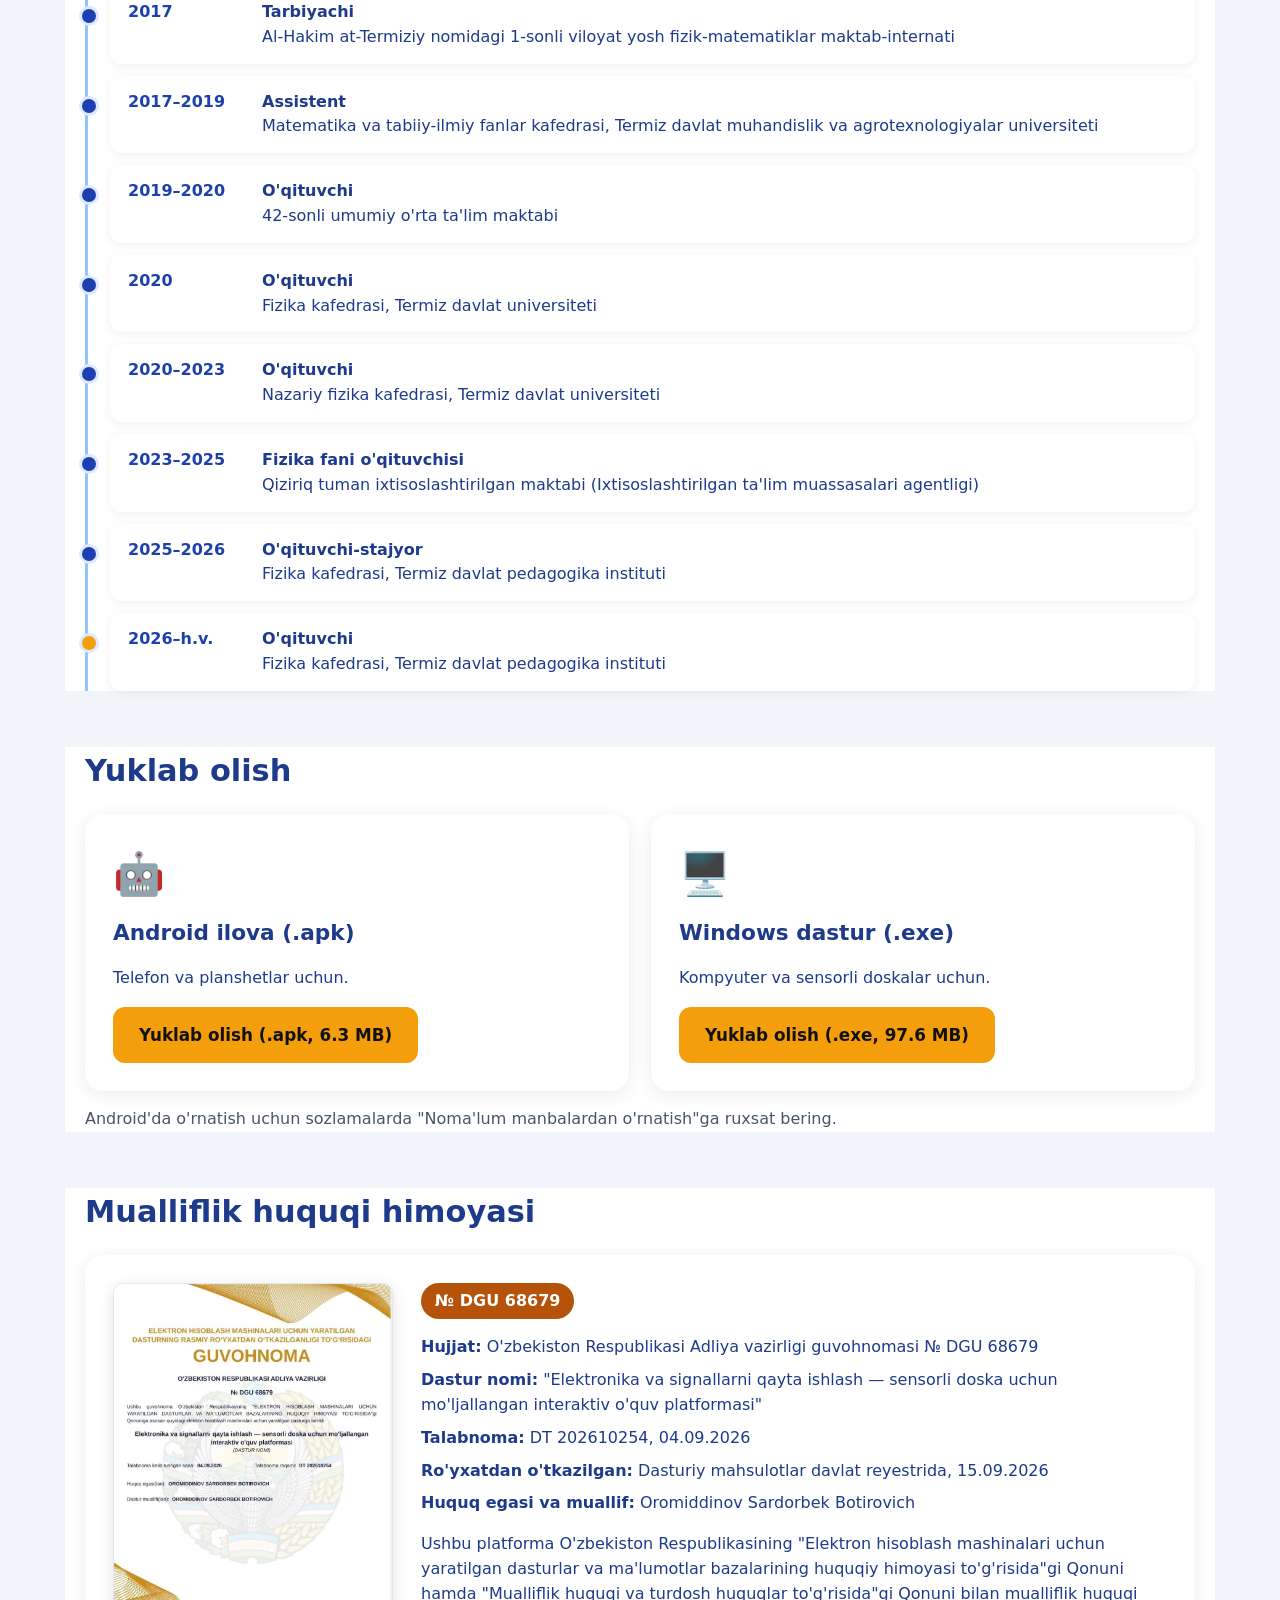
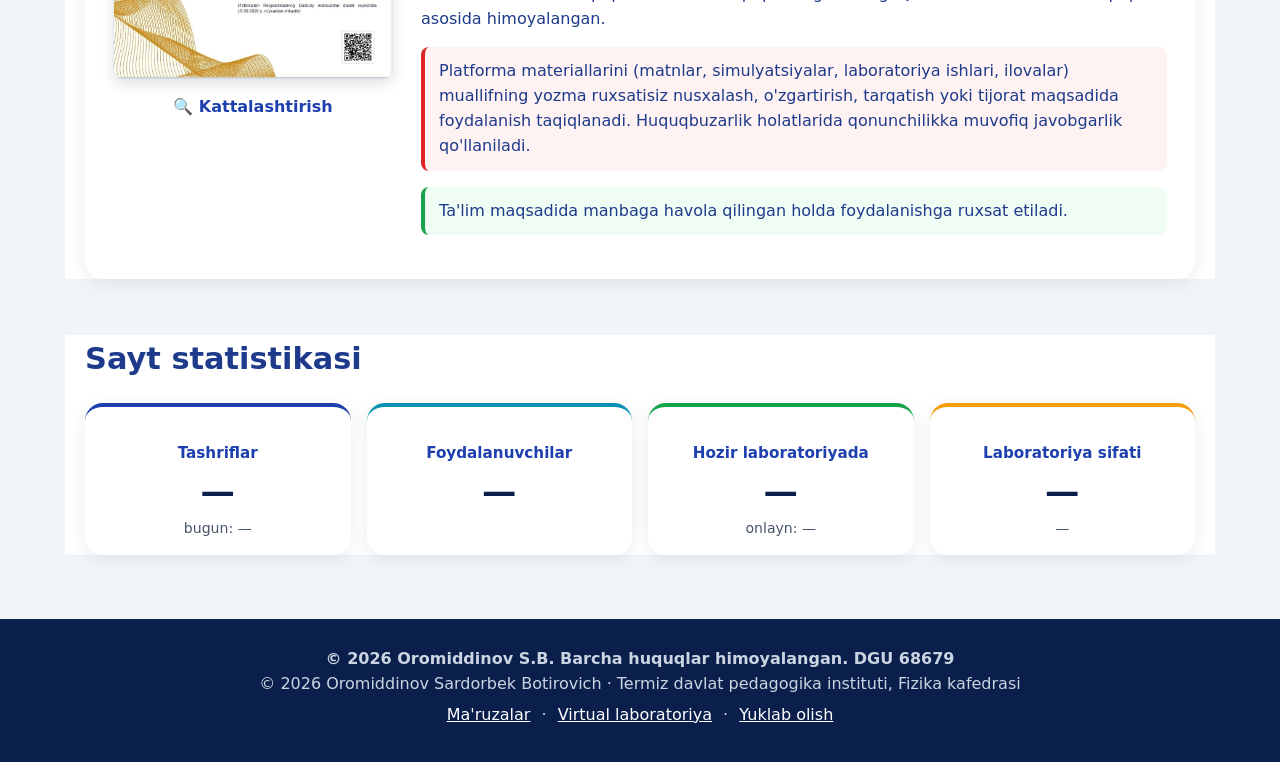
==== commit ea4dcf5a: "hisoblagich: tashrif, onlayn va laboratoriya sifati Co-authored-by: Univershteyn <Univershteyn@users" ====
--- a/index.html
+++ b/index.html
@@ -39,5 +39,13 @@
 <p class="warn">Platforma materiallarini (matnlar, simulyatsiyalar, laboratoriya ishlari, ilovalar) muallifning yozma ruxsatisiz nusxalash, o'zgartirish, tarqatish yoki tijorat maqsadida foydalanish taqiqlanadi. Huquqbuzarlik holatlarida qonunchilikka muvofiq javobgarlik qo'llaniladi.</p>
 <p class="ok">Ta'lim maqsadida manbaga havola qilingan holda foydalanishga ruxsat etiladi.</p></div></div>
 <dialog id="lb" onclick="this.close()"><img src="assets/guvohnoma.jpg" alt="Guvohnoma № DGU 68679 (to'liq o'lcham)"><button type="button" aria-label="Yopish">✕</button></dialog></section>
+<section id="hisoblagich" class="wrap sec" aria-label="Sayt statistikasi"><h2>Sayt statistikasi</h2>
+<div class="hisob" id="site-stats">
+<article><p class="stat-k">Tashriflar</p><p class="stat-v" data-k="visits">—</p><p class="stat-s" data-k="today">bugun: —</p></article>
+<article><p class="stat-k">Foydalanuvchilar</p><p class="stat-v" data-k="users">—</p><p class="stat-s" data-k="users-note">&nbsp;</p></article>
+<article><p class="stat-k">Hozir laboratoriyada</p><p class="stat-v" data-k="lab">—</p><p class="stat-s" data-k="online">onlayn: —</p></article>
+<article><p class="stat-k">Laboratoriya sifati</p><p class="stat-v" data-k="quality">—</p><p class="stat-s" data-k="graded">—</p></article>
+</div></section>
 <footer><div class="wrap"><b>© 2026 Oromiddinov S.B. Barcha huquqlar himoyalangan. DGU 68679</b><br>© 2026 Oromiddinov Sardorbek Botirovich · Termiz davlat pedagogika instituti, Fizika kafedrasi<br><a href="maruza/">Ma'ruzalar</a> · <a href="laboratoriya/">Virtual laboratoriya</a> · <a href="#yuklab">Yuklab olish</a></div></footer>
+<script src="assets/counter.js"></script>
 </body></html>
--- a/assets/style.css
+++ b/assets/style.css
@@ -38,3 +38,15 @@
 dialog#lb{border:0;padding:0;background:transparent;max-width:96vw;max-height:96vh}dialog#lb::backdrop{background:rgba(0,0,0,.8)}
 dialog#lb img{max-width:96vw;max-height:94vh;display:block}dialog#lb button{position:absolute;top:8px;right:8px;width:48px;height:48px;border-radius:50%;border:0;font-size:22px;cursor:pointer}
 @media(max-width:760px){.huquq{grid-template-columns:1fr}.guv{max-width:260px;margin:0 auto}}
+
+.hisob{display:grid;grid-template-columns:repeat(4,minmax(0,1fr));gap:16px}
+.hisob article{background:#fff;border-radius:18px;padding:18px 14px 16px;text-align:center;box-shadow:0 4px 18px rgba(15,23,42,.08);border-top:4px solid #1e40af;min-width:0}
+.hisob article:nth-child(2){border-top-color:#0891b2}
+.hisob article:nth-child(3){border-top-color:#16a34a}
+.hisob article:nth-child(4){border-top-color:#f59e0b}
+.stat-k,.stat-v,.stat-s{margin:0}
+.stat-k{font-weight:700;color:#1e40af;font-size:.95rem;line-height:1.3;min-height:2.6em;display:flex;align-items:flex-end;justify-content:center}
+.stat-v{font-size:clamp(1.55rem,3.4vw,2.15rem);font-weight:800;color:#0b1f4d;line-height:1.15;margin-top:8px;font-variant-numeric:tabular-nums}
+.stat-s{color:#475569;font-size:.88rem;margin-top:6px;min-height:1.35em}
+@media(max-width:760px){.hisob{grid-template-columns:1fr 1fr;gap:12px}.hisob article{padding:14px 10px 12px}.stat-k{font-size:.88rem}}
+@media(max-width:380px){.hisob{grid-template-columns:1fr}}
